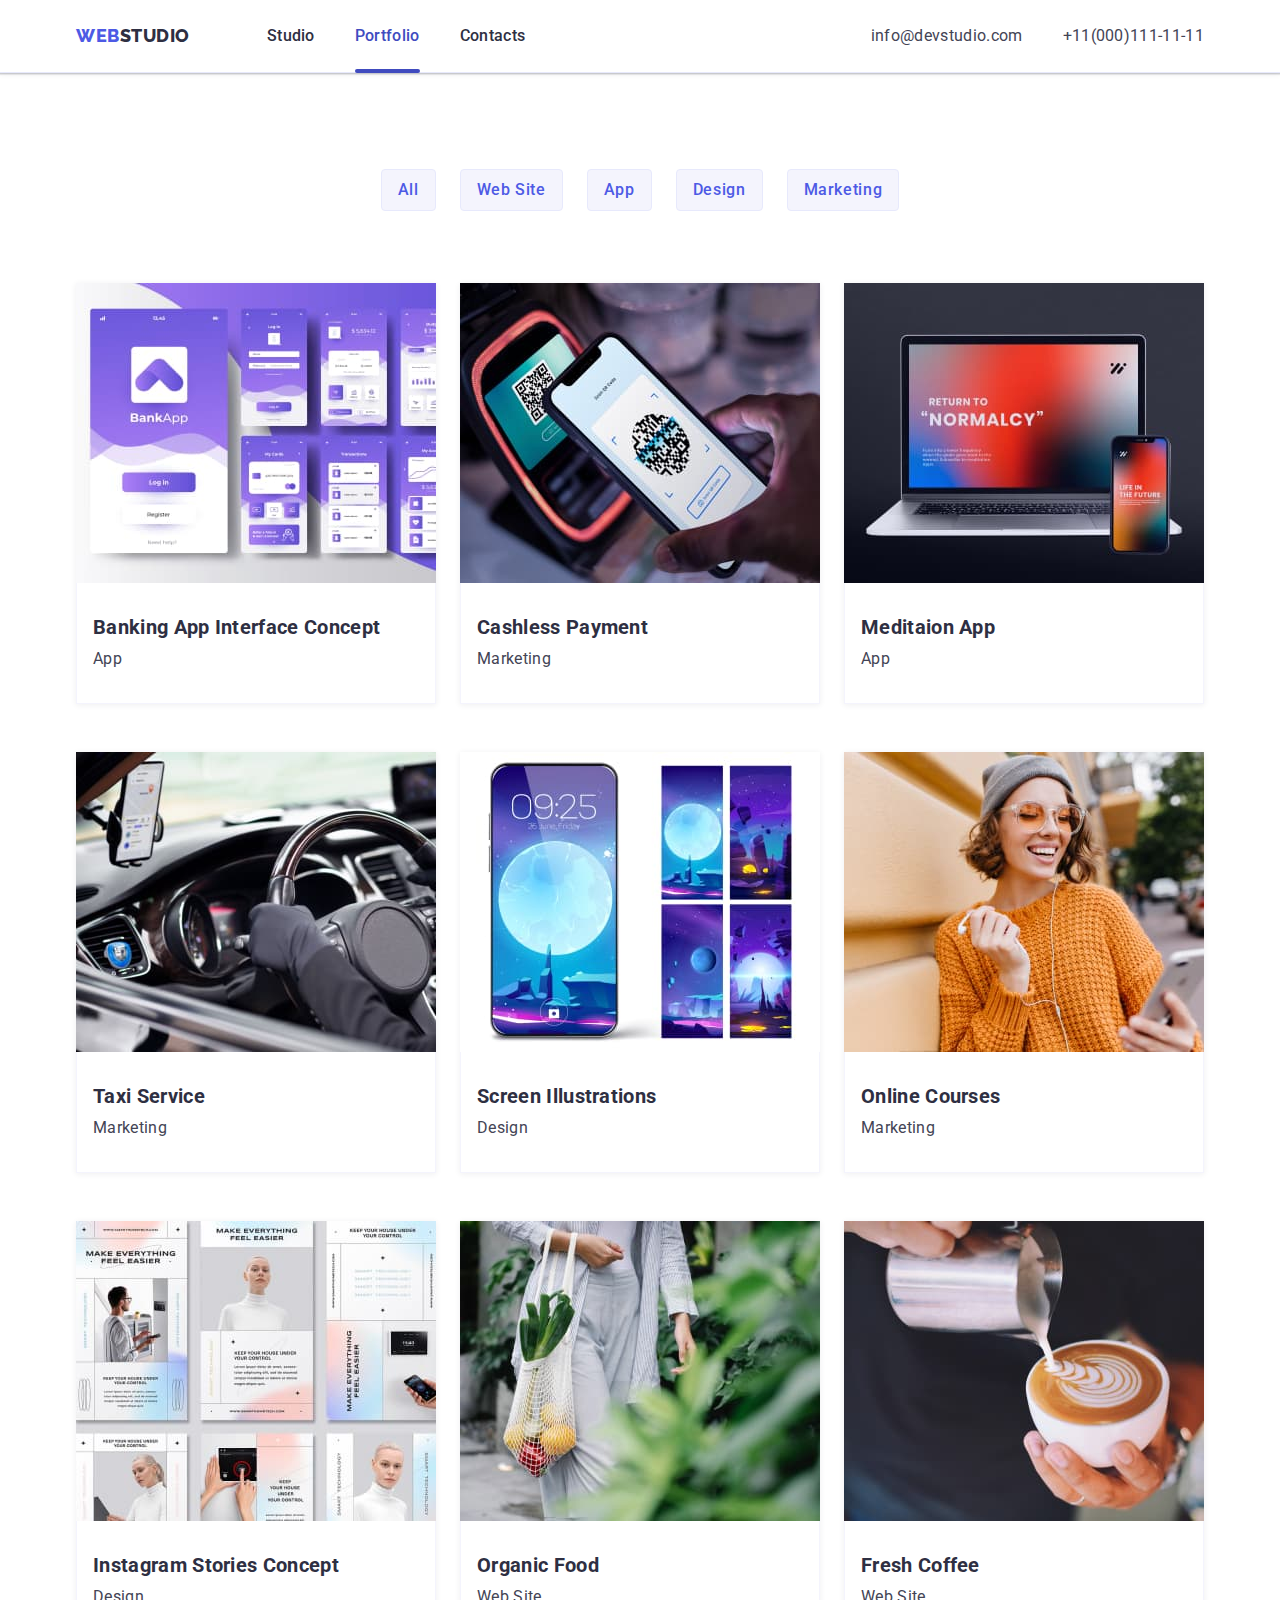
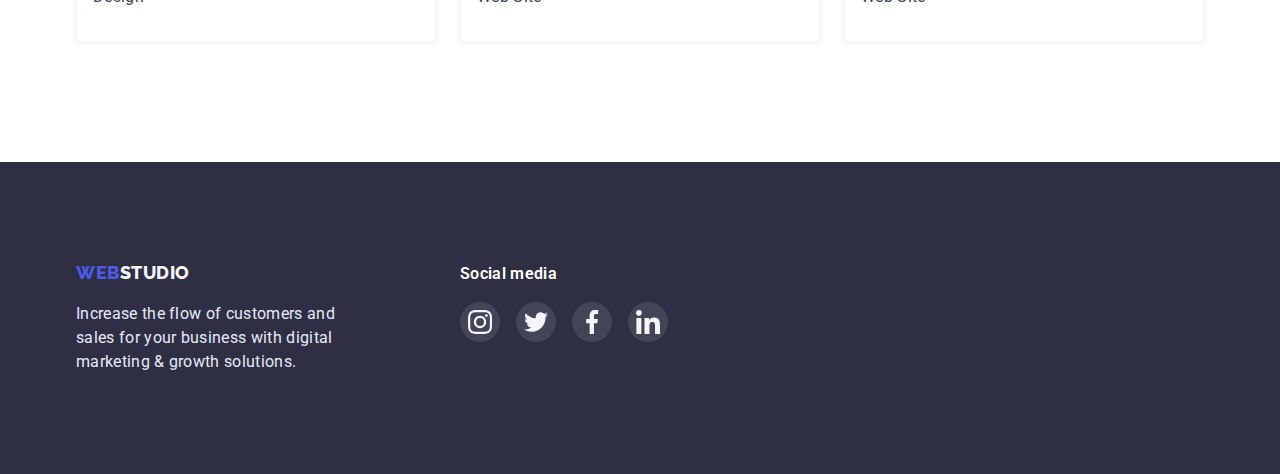
==== portfolio.html @ da2ca331 "added forms in modal" ====
<!DOCTYPE html>
<html lang="en">
  <head>
    <meta charset="UTF-8" />
    <meta http-equiv="X-UA-Compatible" content="IE=edge" />
    <meta name="viewport" content="width=device-width, initial-scale=1.0" />
    <title>webstudio</title>
    <link
      href="https://fonts.googleapis.com/css2?family=Raleway:wght@800&family=Roboto:wght@400;500;700;900&display=swap"
      rel="stylesheet"
    />
    <link
      rel="stylesheet"
      href="https://cdnjs.cloudflare.com/ajax/libs/modern-normalize/1.1.0/modern-normalize.min.css"
    />
    <link rel="stylesheet" href="./css/styles.css" />
  </head>
  <body>
    <header class="border-head">
      <div class="container head">
        <nav class="main-nav">
          <a href="./index.html" class="top-logo">
            <span class="style-logo">WEB</span>STUDIO</a
          >
          <ul class="nav">
            <li class="item">
              <a href="./index.html" class="site-nav">Studio</a>
            </li>
            <li class="item current">
              <a href="./portfolio.html" class="site-nav site-nav-after"
                >Portfolio</a
              >
            </li>
            <li class="item"><a href="" class="site-nav">Contacts</a></li>
          </ul>
        </nav>
        <ul class="nav">
          <li class="item">
            <a href="mailto:info@devstudio.com" class="site-contact"
              >info@devstudio.com</a
            >
          </li>
          <li class="item">
            <a href="tel:+11(000)111-11-11" class="site-contact"
              >+11(000)111-11-11</a
            >
          </li>
        </ul>
      </div>
    </header>
    <main>
      <section class="section gallery">
        <div class="container">
          <h1 class="visually-hidden">portfolio</h1>
          <ul class="btn">
            <li class="item">
              <button type="button" class="filter">All</button>
            </li>
            <li class="item">
              <button type="button" class="filter">Web Site</button>
            </li>
            <li class="item">
              <button type="button" class="filter">App</button>
            </li>
            <li class="item">
              <button type="button" class="filter">Design</button>
            </li>
            <li class="item">
              <button type="button" class="filter">Marketing</button>
            </li>
          </ul>
          <ul class="flex-container">
            <li class="flex-element">
              <a href="" class="cards">
                <div class="overlay">
                  <img
                    class="card-img"
                    src="./images/bank-app.jpg"
                    alt="bank-app"
                    width="360"
                    height="300"
                  />
                  <div class="overlay-hover">
                    <p class="content">
                      14 Stylish and User-Friendly App Design Concepts · Task
                      Manager App · Calorie Tracker App · Exotic Fruit Ecommerce
                      App · Cloud Storage App
                    </p>
                  </div>
                </div>
                <div class="cards-name">
                  <h2 class="topic">Banking App Interface Concept</h2>
                  <p class="paragraph">App</p>
                </div>
              </a>
            </li>
            <li class="flex-element">
              <a href="" class="cards">
                <div class="overlay">
                  <img
                    class="card-img"
                    src="./images/cashless-payment.jpg"
                    alt="cashless-payment"
                    width="360"
                    height="300"
                  />
                  <div class="overlay-hover">
                    <p class="content">
                      14 Stylish and User-Friendly App Design Concepts · Task
                      Manager App · Calorie Tracker App · Exotic Fruit Ecommerce
                      App · Cloud Storage App
                    </p>
                  </div>
                </div>
                <div class="cards-name">
                  <h2 class="topic">Cashless Payment</h2>
                  <p class="paragraph">Marketing</p>
                </div>
              </a>
            </li>
            <li class="flex-element">
              <a href="" class="cards">
                <div class="overlay">
                  <img
                    class="card-img"
                    src="./images/meditaion-app.jpg"
                    alt="meditaion-app"
                    width="360"
                    height="300"
                  />
                  <div class="overlay-hover">
                    <p class="content">
                      14 Stylish and User-Friendly App Design Concepts · Task
                      Manager App · Calorie Tracker App · Exotic Fruit Ecommerce
                      App · Cloud Storage App
                    </p>
                  </div>
                </div>
                <div class="cards-name">
                  <h2 class="topic">Meditaion App</h2>
                  <p class="paragraph">App</p>
                </div>
              </a>
            </li>
            <li class="flex-element">
              <a href="" class="cards">
                <div class="overlay">
                  <img
                    class="card-img"
                    src="./images/taxi-service.jpg"
                    alt="taxi-service"
                    width="360"
                    height="300"
                  />
                  <div class="overlay-hover">
                    <p class="content">
                      14 Stylish and User-Friendly App Design Concepts · Task
                      Manager App · Calorie Tracker App · Exotic Fruit Ecommerce
                      App · Cloud Storage App
                    </p>
                  </div>
                </div>
                <div class="cards-name">
                  <h2 class="topic">Taxi Service</h2>
                  <p class="paragraph">Marketing</p>
                </div>
              </a>
            </li>
            <li class="flex-element">
              <a href="" class="cards">
                <div class="overlay">
                  <img
                    class="card-img"
                    src="./images/screen-illustrations.jpg"
                    alt="screen-illustrations"
                    width="360"
                    height="300"
                  />
                  <div class="overlay-hover">
                    <p class="content">
                      14 Stylish and User-Friendly App Design Concepts · Task
                      Manager App · Calorie Tracker App · Exotic Fruit Ecommerce
                      App · Cloud Storage App
                    </p>
                  </div>
                </div>
                <div class="cards-name">
                  <h2 class="topic">Screen Illustrations</h2>
                  <p class="paragraph">Design</p>
                </div>
              </a>
            </li>
            <li class="flex-element">
              <a href="" class="cards">
                <div class="overlay">
                  <img
                    class="card-img"
                    src="./images/online-courses.jpg"
                    alt="online-courses"
                    width="360"
                    height="300"
                  />
                  <div class="overlay-hover">
                    <p class="content">
                      14 Stylish and User-Friendly App Design Concepts · Task
                      Manager App · Calorie Tracker App · Exotic Fruit Ecommerce
                      App · Cloud Storage App
                    </p>
                  </div>
                </div>
                <div class="cards-name">
                  <h2 class="topic">Online Courses</h2>
                  <p class="paragraph">Marketing</p>
                </div>
              </a>
            </li>
            <li class="flex-element">
              <a href="" class="cards">
                <div class="overlay">
                  <img
                    class="card-img"
                    src="./images/concept.jpg"
                    alt="instagram-stories-concept"
                    width="360"
                    height="300"
                  />
                  <div class="overlay-hover">
                    <p class="content">
                      14 Stylish and User-Friendly App Design Concepts · Task
                      Manager App · Calorie Tracker App · Exotic Fruit Ecommerce
                      App · Cloud Storage App
                    </p>
                  </div>
                </div>
                <div class="cards-name">
                  <h2 class="topic">Instagram Stories Concept</h2>
                  <p class="paragraph">Design</p>
                </div>
              </a>
            </li>
            <li class="flex-element">
              <a href="" class="cards">
                <div class="overlay">
                  <img
                    class="card-img"
                    src="./images/organic-food.jpg"
                    alt="organic-food"
                    width="360"
                    height="300"
                  />
                  <div class="overlay-hover">
                    <p class="content">
                      14 Stylish and User-Friendly App Design Concepts · Task
                      Manager App · Calorie Tracker App · Exotic Fruit Ecommerce
                      App · Cloud Storage App
                    </p>
                  </div>
                </div>
                <div class="cards-name">
                  <h3 class="topic">Organic Food</h3>
                  <p class="paragraph">Web Site</p>
                </div>
              </a>
            </li>
            <li class="flex-element">
              <a href="" class="cards">
                <div class="overlay">
                  <img
                    class="card-img"
                    src="./images/coffee.jpg"
                    alt="fresh-coffee"
                    width="360"
                    height="300"
                  />
                  <div class="overlay-hover">
                    <p class="content">
                      14 Stylish and User-Friendly App Design Concepts · Task
                      Manager App · Calorie Tracker App · Exotic Fruit Ecommerce
                      App · Cloud Storage App
                    </p>
                  </div>
                </div>
                <div class="cards-name">
                  <h3 class="topic">Fresh Coffee</h3>
                  <p class="paragraph">Web Site</p>
                </div>
              </a>
            </li>
          </ul>
        </div>
      </section>
    </main>
    <footer class="bottom">
      <div class="container bottom-display">
        <div class="description">
          <a href="./index.html" class="logo"
            ><span class="style-logo">WEB</span>STUDIO</a
          >
          <p class="text">
            Increase the flow of customers and sales for your business with
            digital marketing & growth solutions.
          </p>
        </div>
        <div>
          <h2 class="social-media">Social media</h2>
          <ul class="display-soc-footer">
            <li class="soc-footer">
              <a class="soc-footer-link" href="">
                <svg width="24" height="24">
                  <use href="./images/icon.svg#instagram"></use>
                </svg>
              </a>
            </li>
            <li class="soc-footer">
              <a class="soc-footer-link" href="">
                <svg width="24" height="24">
                  <use href="./images/icon.svg#twitter"></use>
                </svg>
              </a>
            </li>
            <li class="soc-footer">
              <a class="soc-footer-link" href="">
                <svg width="24" height="24">
                  <use href="./images/icon.svg#facebook"></use>
                </svg>
              </a>
            </li>
            <li class="soc-footer">
              <a class="soc-footer-link" href="">
                <svg width="24" height="24">
                  <use href="./images/icon.svg#linkedin"></use>
                </svg>
              </a>
            </li>
          </ul>
        </div>
      </div>
    </footer>
  </body>
</html>
---- css/styles.css ----
:root {
  --primary-brand: #4d5ae5;
  --body-text: #434455;
  --Headings: #2e2f42;
  --timing-function: cubic-bezier(0.4, 0, 0.2, 1);
  --duration: 250ms;

}

ul {
  list-style: none;

  padding: 0;
  margin-top: 0;
  margin-bottom: 0;
}

a {
  text-decoration: none;
}

img {
  display: block;
  max-width: 100%;
}

textarea {
  resize: none;
}

body {
  margin: 0;

  color: var(--body-text);
  background-color: #ffffff;
  font-family: "roboto", sans-serif;
  font-size: 16px;
  line-height: 1.5;
  letter-spacing: 0.02em;
}

.backdrop {
  position: fixed;
  width: 100%;
  height: 100%;
  left: 0px;
  top: 0px;
  z-index: 100;

  opacity: 1;
  transition: opacity var(--duration) var(--timing-function), 
  visibility var(--duration) var(--timing-function);

  background-color: rgba(46, 47, 66, 0.4);
}

.backdrop.is-hidden {
  visibility: hidden;
  opacity: 0;
  pointer-events: none;
}

.backdrop.is-hidden .modal {
transform: translate(-50%, -50%) scale(0.7);
}

.modal {
  position: absolute;
  top: 50%;
  left: 50%;
  transform: translate(-50%, -50%) scale(1);
  transition: transform var(--duration) var(--timing-function);

  min-width: 408px;
  min-height: 576px;

  background-color: #fcfcfc;
  box-shadow: 
  0px 1px 1px rgba(0, 0, 0, 0.14), 
  0px 1px 3px rgba(0, 0, 0, 0.12), 
  0px 2px 1px rgba(0, 0, 0, 0.2);
  border-radius: 4px;
}

.form {
  width: 360px;
  margin-left: auto;
  margin-right: auto;
}

.form-topic {
  margin-left: auto;
  margin-right: auto;
  margin-top: 24px;
  margin-bottom: 16px;

  color: var(--Headings);
  font-size: 16px;
  line-height: 1.2;
  letter-spacing: 0.02em;
  text-align: center;
}

.form-field {
  display: flex;
  flex-direction: column;
  margin-bottom: 8px;
}

.form-input {
 margin: 0;
padding: 8px 16px;
border: 1px solid rgba(33, 33, 33, 0.2);
border-radius: 4px;
font-size: 12px;
  line-height: 1.3;
  letter-spacing: 0.04em;
}

.form-input:focus-within {
  border: 1px solid #4D5AE5;
}

.form-label {
  margin-bottom: 4px;

  color: #8E8F99;
  font-size: 12px;
  line-height: 1.3;
  letter-spacing: 0.04em;
}

.form-comment {
  padding: 8px 16px;
  margin: 0;

  border: 1px solid rgba(33, 33, 33, 0.2);
  border-radius: 4px;
  font-size: 12px;
  line-height: 1.3;
  letter-spacing: 0.04em;
}

.form-comment:focus-within {
  border: 1px solid #4D5AE5;
}

.comment-form {
  margin-bottom: 16px;
}

.form-policy {
  font-size: 12px;
  line-height: 1.3;
  font-weight: 400;
  color: #757575;
}

/* .btn-form {
  display: flex;
  justify-content: center;
  margin-top: 24px;
  margin-left: auto;
  margin-right: auto;
} */

textarea::placeholder {
  font-size: 12px;
  line-height: 1.3;
  letter-spacing: 0.04em;
  color: rgba(117, 117, 117, 0.5);
}

.btn-close {
  position: absolute;
  top: 24px;
  right: 24px;
  transition: background-color var(--duration) var(--timing-function),
  fill var(--duration) var(--timing-function);

  display: flex;

  width: 24px;
  height: 24px;

  justify-content: center;
  align-items: center;
  background: #E7E9FC;
  border: 1px solid rgba(0, 0, 0, 0.1);
  border-radius: 50%;
  cursor: pointer;
}

.btn-close:hover,
.btn-close:focus {
  background-color: #404BBF;
  fill: #ffffff;
}

.top-logo {
  margin-right: 77px;

  color: #2e2f42;
  font-family: "Raleway", sans-serif;
  font-weight: 800;
  font-size: 18px;
  line-height: 1.3;
  letter-spacing: 0.03em;
}

.style-logo {
  color: var(--primary-brand);
}

.site-nav {
  transition: color var(--duration) var(--timing-function);
  display: inline-block;
  
  padding-top: 24px;
  padding-bottom: 24px;
  
  color: var(--Headings);
  font-weight: 500;
}

.current {
  position: relative;
}

.site-nav-after {
  color: #404BBF;
}

.site-nav-after::after {
  position: absolute;
  bottom: -1px;
  left: 0;

  content: '';
  display: inline-block;

  width: 100%;
  height: 4px;

  background-color: #404BBF;
  border-radius: 2px;
}



.site-nav:hover,
.site-nav:focus {
  color: #404BBF;
}

.site-nav:active {
  color: var(--primary-brand);
}

.nav {
  display: flex;
}

.nav .item:not(:last-child) {
  margin-right: 40px;
}

.main-nav {
  display: flex;
  margin-right: auto;
  align-items: center;
}

.head {
  display: flex;
  align-items: flex-start;
}

.border-head {
  background-color: #ffffff;
  box-shadow: 
  0px 2px 1px rgba(46, 47, 66, 0.08),
    0px 1px 1px rgba(46, 47, 66, 0.16), 
    0px 1px 6px rgba(46, 47, 66, 0.08);
  border-bottom: 1px solid #E7E9FC;
}

.site-contact {
  display: inline-block;

  transition: color var(--duration) var(--timing-function);

  padding-top: 24px;
  padding-bottom: 24px;
  
  
  color: var(--body-text);
}

.site-contact:hover,
.site-contact:focus {
  color: var(--primary-brand);
}

.main-title {
  margin-top: 0;
  margin-bottom: 48px;

  font-weight: 700;
  font-size: 56px;
  line-height: 1.1;
}

.hero {
  color: #ffffff;
  background-color: #2e2f42;
  text-align: center;

  background-image: linear-gradient(
      rgba(46, 47, 66, 0.7),
      rgba(46, 47, 66, 0.7)
    ),
    url(../images/people-office.jpg);
  background-repeat: no-repeat;
  background-size: cover;
  background-position: center;

  max-width: 1440px;
  margin-left: auto;
  margin-right: auto;
  padding-top: 192px;
  padding-bottom: 192px;
}

.button {
  display: inline-block;
  transition-property: background-color, box-shadow;
  transition-duration: var(--duration);
  transition-timing-function: var(--timing-function);

  padding: 16px 32px;
  min-width: 169px;;

  color: #ffffff;
  background-color: var(--primary-brand);
  box-shadow: 0px 4px 4px rgba(0, 0, 0, 0.15);
  font-family: "Roboto", sans-serif;
  font-weight: 500;
  font-size: 16px;
  line-height: 1.2;
  letter-spacing: 0.04em;
  cursor: pointer;
  border-radius: 4px;
  border: 1px solid transparent;
}

.button:hover {
  background-color: #404BBF;
  box-shadow: 
  0px 1px 6px rgba(46, 47, 66, 0.08),
    0px 1px 1px rgba(46, 47, 66, 0.16), 
    0px 2px 1px rgba(46, 47, 66, 0.08);
}

.button:active {
  background-color: #404bbf;
}

.visually-hidden {
  position: absolute;
  white-space: nowrap;
  width: 1px;
  height: 1px;
  overflow: hidden;
  border: 0;
  padding: 0;
  clip: rect(0 0 0 0);
  clip-path: inset(50%);
  margin: -1px;
}

.team {
  background-color: #f4f4fd;
}

.main-topic {
  color: var(--Headings);
  font-size: 36px;
  line-height: 1.1;

  padding: 0;
  margin-top: 0;
  margin-bottom: 72px;
  text-align: center;
}

.topic {
  color: var(--Headings);
  font-size: 20px;
  line-height: 1.2;

  padding: 0;
  margin-top: 0;
  margin-bottom: 8px;
}

.display {
  display: flex;
}

.display .module {
  width: 264px;
}

.display .module + .module {
  margin-left: 24px;
}

.back-icon {
  background: #f4f4fd;
  border-radius: 4px;
  width: 264px;
  height: 112px;
  display: flex;
  justify-content: center;
  align-items: center;
  margin-bottom: 8px;
}

.display .item + .item {
  margin-left: 24px;
}

.display .our-team + .our-team {
  margin-left: 24px;
}

.our-team {
  text-align: center;

  box-shadow: 
  0px 1px 6px rgba(46, 47, 66, 0.08),
    0px 1px 1px rgba(46, 47, 66, 0.16), 
    0px 2px 1px rgba(46, 47, 66, 0.08);
  border-radius: 0px 0px 4px 4px;
  background-color: #ffffff;
}

.team-name {
  padding-top: 32px;
  padding-bottom: 32px;
}

.soc {
  width: 40px;
  height: 40px;
}

.soc-link {
  display: flex;
  align-items: center;
  justify-content: center;
  transition: background-color var(--duration) var(--timing-function);

  background: var(--primary-brand);
  width: 100%;
  height: 100%;
  border-radius: 50%;
}

.soc-link:hover,
.soc-link:focus {
  background-color: #404BBF;
}

.display-soc {
  display: flex;
  gap: 24px;
  justify-content: center;
}

.logo {
  color: #f4f4fd;
  font-family: "Raleway", sans-serif;
  font-weight: 800;
  font-size: 18px;
  line-height: 1.2;
  letter-spacing: 0.03em;
}

.bottom {
  background-color: #2e2f42;
  padding-top: 100px;
  padding-bottom: 100px;
}

.text {
  flex-wrap: wrap;
  margin-top: 16px;
  margin-bottom: 0;
  width: 264px;

  color: #e7e9fc;
}

.description {
  margin-right: 120px;
}

.social-media {
  margin-top: 0;
  margin-bottom: 16px;

  font-family: "Roboto", sans-serif;
  font-weight: 600;
  font-size: 16px;
  line-height: 24px;
  letter-spacing: 0.02em;
  color: #ffffff;
}

.bottom-display {
  display: flex;
  align-items: flex-start;
}

.soc-footer {
  width: 40px;
  height: 40px;
}

.soc-footer-link {  
  display: flex;
  align-items: center;
  justify-content: center;
  transition: background-color var(--duration) var(--timing-function);

  background: rgba(255, 255, 255, 0.1);
  width: 100%;
  height: 100%;
  border-radius: 50%;
}

.soc-footer-link:hover,
.soc-footer-link:focus {
  background-color: #31d0aa;
}

.display-soc-footer {
  display: flex;
  gap: 16px;
}

.customers {
  margin-top: 0;
  margin-bottom: 72px;

  font-family: "Roboto", sans-serif;
  font-weight: 700;
  font-size: 36px;
  line-height: 42px;
  letter-spacing: 0.03em;
  color: #2e2f42;
  text-align: center;
}

.display-client {
  display: flex;
  gap: 24px;
}

.client {
  width: 168px;
  height: 88px;
}

.client-link:hover,
.client-link:focus {
  border-color: var(--primary-brand);
}

.client-link:hover .client-icon {
  fill: var(--primary-brand);
}

.client-link:focus .client-icon {
  fill: var(--primary-brand);
}

.client-icon {
  transition: fill var(--duration) var(--timing-function);
  fill: currentColor;
}

.client-link {
  display: flex;
  align-items: center;
  justify-content: center;
  transition: border var(--duration) var(--timing-function);
  
  width: 100%;
  height: 100%;
  color: #8e8f99;
  border: 1px solid #8e8f99;
  border-radius: 4px;
}

.filter {
  transition-property: background-color, color, box-shadow, border-color;
  transition-duration: var(--duration);
  transition-timing-function: var(--timing-function);

  padding: 8px 16px;

  border-radius: 4px;  
  border: 1px solid #e7e9fc;
  color: #4d5ae5;
  background-color: #f4f4fd;
  font-family: "Roboto", sans-serif;
  font-weight: 500;
  font-size: 16px;
  line-height: 1.5;
  letter-spacing: 0.04em;
  cursor: pointer;
}

.filter:hover,
.filter:focus {
  color: #ffffff;
  background-color: var(--primary-brand);
  border-color: transparent;
  box-shadow: 
  0px 3px 1px rgba(0, 0, 0, 0.1), 
  0px 2px 1px rgba(0, 0, 0, 0.08),
    0px 2px 2px rgba(0, 0, 0, 0.12);
}

.filter:active {
  background-color: #404bbf;
  box-shadow: 0px 4px 4px rgba(0, 0, 0, 0.15);
}

.paragraph {
  margin-top: 0;
  margin-bottom: 0;

  color: var(--body-text);
}

.container {
  max-width: 1158px;
  margin: 0 auto;
  padding: 0 15px;
}

.section {
  padding-top: 120px;
  padding-bottom: 120px;
}

.capabilities {
  padding-bottom: 0;
}

.cards {
  display: block;
  transition: box-shadow var(--duration) var(--timing-function);

  box-shadow: 0px 1px 6px rgba(46, 47, 66, 0.08);
}

.cards:hover,
.cards:focus {
  box-shadow: 
  0px 1px 6px rgba(46, 47, 66, 0.08), 
  0px 1px 1px rgba(46, 47, 66, 0.16), 
  0px 2px 1px rgba(46, 47, 66, 0.08);
}

.cards-name {
  padding-top: 32px;
  padding-bottom: 32px;
  padding-left: 16px;
  padding-right: 16px;

  border: 0.5px solid #f4f4fd;
  border-top: none;
}

.flex-container {
  display: flex;
  flex-wrap: wrap;
  row-gap: 48px;
  column-gap: 24px;
}

.flex-element {
  flex-basis: calc((100% - 48px) / 3);
}

.overlay {
  position: relative;
  overflow: hidden;
}

.overlay-hover {
  position: absolute;
  top: 0;
  left: 0;
  width: 100%;
  height: 100%;
  transform: translatey(100%);
  transition: transform var(--duration) var(--timing-function);  
  
  background-color: var(--primary-brand);
}

.cards:hover .overlay-hover {
  transform: translatey(0);
}

.cards:focus .overlay-hover {
  transform: translatey(0);
}

.content {
  margin: 0;
  padding: 40px 32px;

  color: #F4F4FD;
}

.btn {
  display: flex;
  justify-content: center;
  margin-bottom: 72px;
}

.btn .item + .item {
  margin-left: 24px;
}

.gallery {
  padding-top: 96px;
}
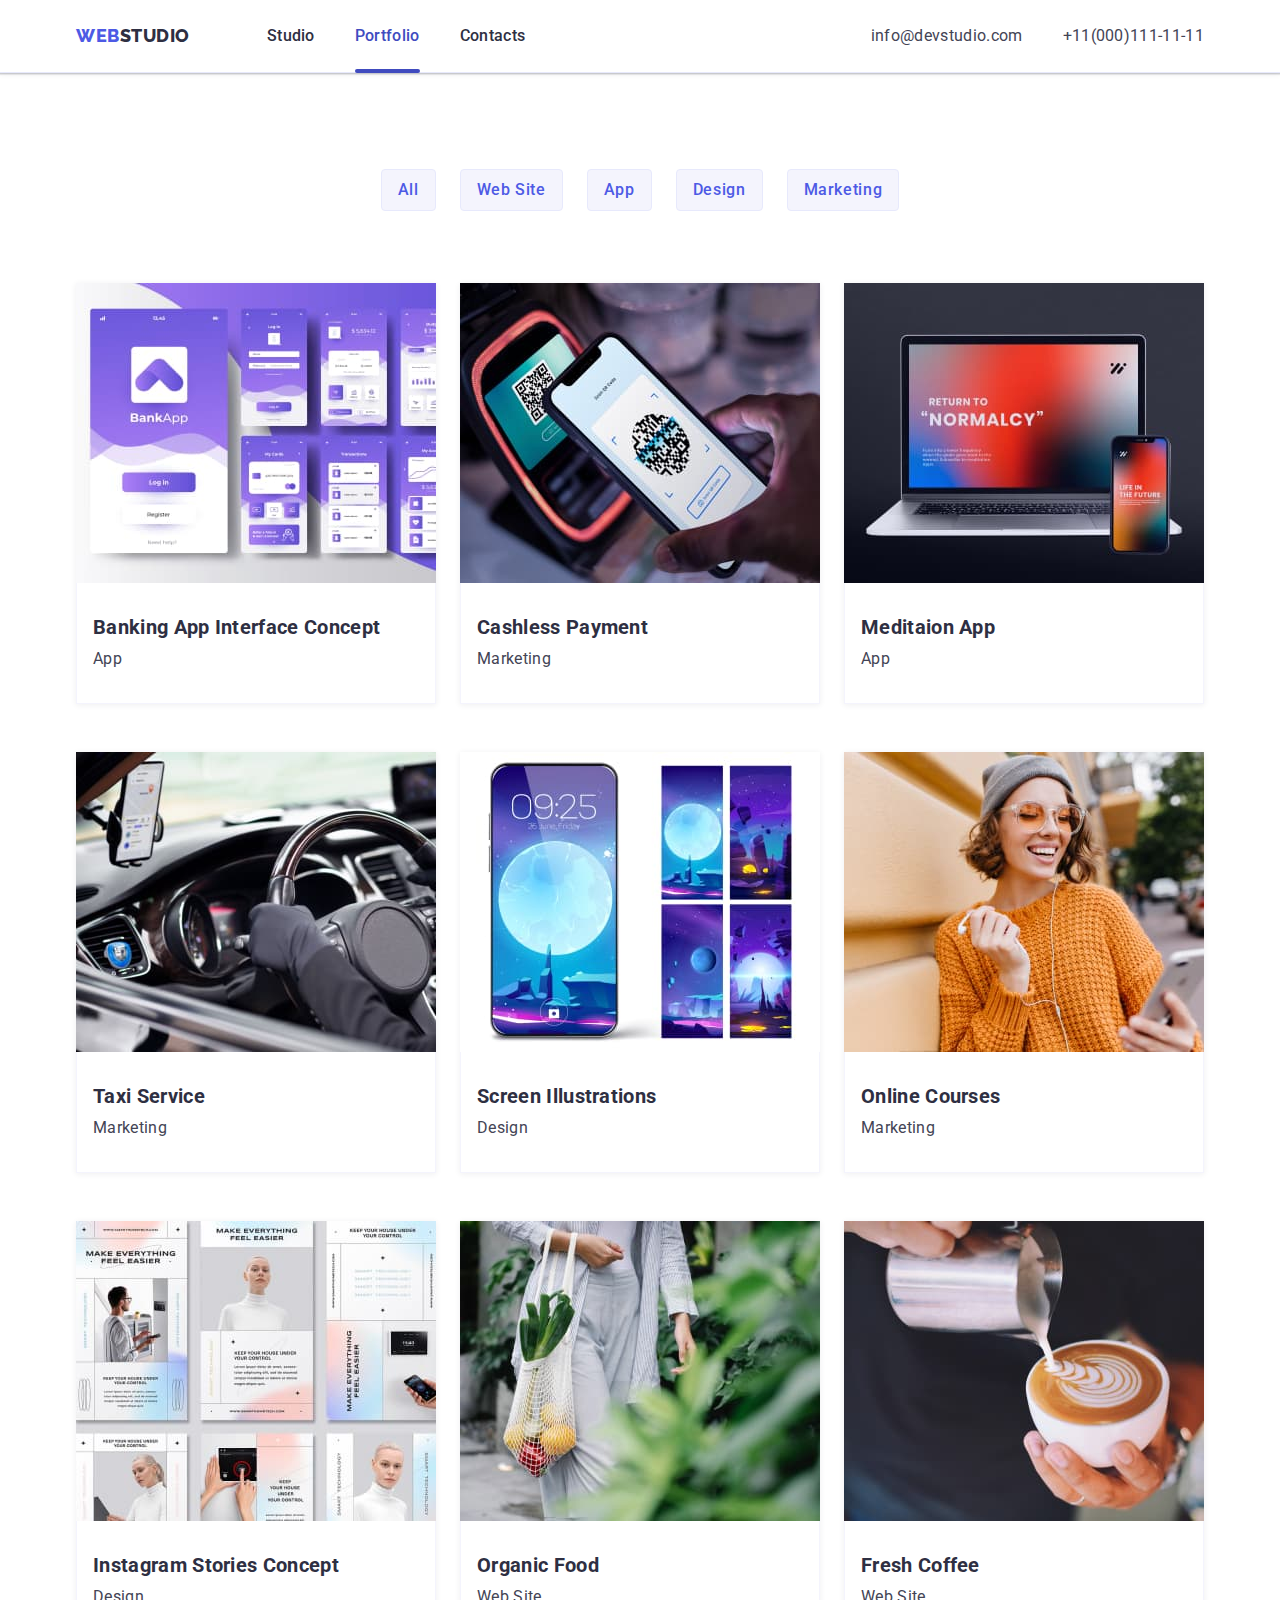
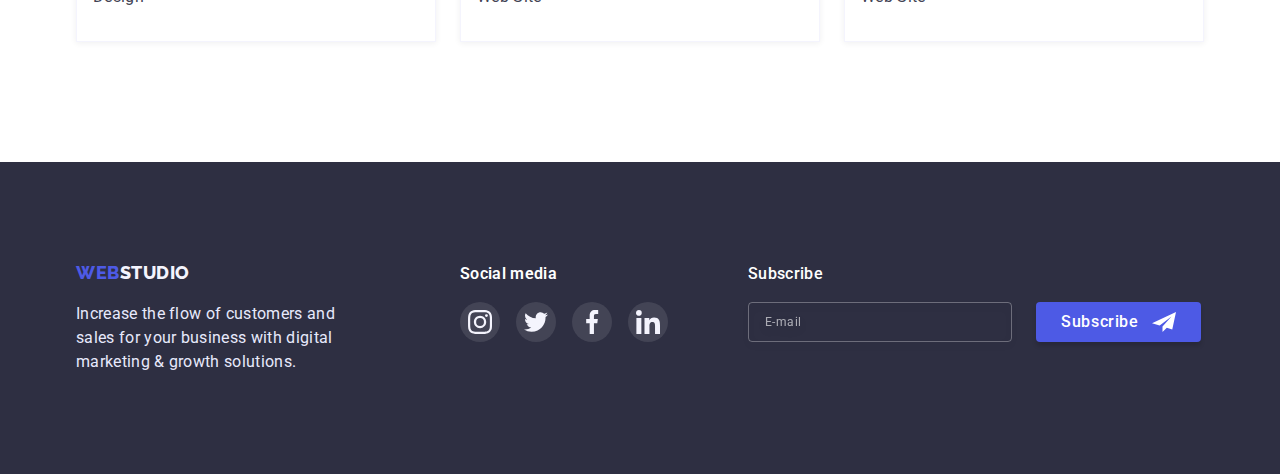
==== commit c8910323: "added form in footer" ====
--- a/portfolio.html
+++ b/portfolio.html
@@ -334,6 +334,20 @@
             </li>
           </ul>
         </div>
+        <form class="form">
+          <p class="topic-subscribe">Subscribe</p>
+          <div class="form-subscribe">
+            <label>
+              <input type="email" placeholder="E-mail" class="emeil-footer" />
+            </label>
+            <button type="submit" class="btn-subscribe">
+              <span class="btn-text">Subscribe</span>
+              <svg class="btn-icon" width="24" height="24">
+                <use href="./images/icon.svg#Frame"></use>
+              </svg>
+            </button>
+          </div>
+        </form>
       </div>
     </footer>
   </body>
--- a/css/styles.css
+++ b/css/styles.css
@@ -73,6 +73,7 @@
 
   min-width: 408px;
   min-height: 576px;
+  padding: 24px;
 
   background-color: #fcfcfc;
   box-shadow: 
@@ -94,6 +95,7 @@
   margin-top: 24px;
   margin-bottom: 16px;
 
+  font-weight: 500;
   color: var(--Headings);
   font-size: 16px;
   line-height: 1.2;
@@ -108,6 +110,8 @@
 }
 
 .form-input {
+  width: 100%;
+  height: 40px;
  margin: 0;
 padding: 8px 16px;
 border: 1px solid rgba(33, 33, 33, 0.2);
@@ -115,10 +119,14 @@
 font-size: 12px;
   line-height: 1.3;
   letter-spacing: 0.04em;
-}
-
-.form-input:focus-within {
-  border: 1px solid #4D5AE5;
+  outline: none;
+  background-color: transparent;
+  transition: border var(--duration) var(--timing-function);
+}
+
+.form-input:focus,
+.form-input:hover {
+  border: 1px solid var(--primary-brand);
 }
 
 .form-label {
@@ -130,18 +138,43 @@
   letter-spacing: 0.04em;
 }
 
+.input-icon {
+  position: absolute;
+  left: 16px;
+  top: 50%;
+  transform: translateY(-50%);
+
+  fill: var(--Headings);
+  transition: fill var(--duration) var(--timing-function);
+}
+
+.form-input:focus+.input-icon,
+.form-input:hover+.input-icon {
+  fill: var(--primary-brand);
+}
+
+.input-wrap {
+  position: relative;
+}
+
 .form-comment {
   padding: 8px 16px;
   margin: 0;
+  width: 100%;
+  height: 120px;
 
   border: 1px solid rgba(33, 33, 33, 0.2);
   border-radius: 4px;
   font-size: 12px;
   line-height: 1.3;
   letter-spacing: 0.04em;
-}
-
-.form-comment:focus-within {
+  outline: none;
+  background-color: transparent;
+  transition: border var(--duration) var(--timing-function);
+}
+
+.form-comment:focus,
+.form-comment:hover {
   border: 1px solid #4D5AE5;
 }
 
@@ -150,10 +183,81 @@
 }
 
 .form-policy {
+  display: flex;
+  align-items: center;
+  margin-top: 16px;
+  margin-bottom: 24px;
+
   font-size: 12px;
   line-height: 1.3;
+  letter-spacing: 0.04em;
   font-weight: 400;
   color: #757575;
+}
+
+.checkbox-icon {
+width: 16px;
+  height: 16px;
+  margin-right: 8px;
+
+  display: flex;
+    flex-wrap: wrap;
+    align-content: center;
+    justify-content: center;
+
+  border-radius: 2px;
+border: 1.25px solid #2E2F42;
+transition: fill var(--duration) var(--timing-function),
+    border var(--duration) var(--timing-function),
+    background-color var(--duration) var(--timing-function);
+}
+
+.checkbox:checked + .checkbox-icon {
+  border: none;
+  background-color: var(--primary-brand);
+
+}
+
+.police-link {
+  color: var(--primary-brand);
+  margin-left: 4px;
+}
+
+.btn-form {
+  display: block;
+  transition-property: background-color, box-shadow;
+    transition-duration: var(--duration);
+    transition-timing-function: var(--timing-function);
+  
+    padding: 16px 32px;
+    min-width: 169px;
+    margin-left: auto;
+    margin-right: auto;
+  
+    cursor: pointer;
+    color: #ffffff;
+    background-color: var(--primary-brand);
+    box-shadow: 0px 4px 4px rgba(0, 0, 0, 0.15);
+    font-family: "Roboto", sans-serif;
+    font-weight: 500;
+    font-size: 16px;
+    line-height: 1.2;
+    letter-spacing: 0.04em;
+    cursor: pointer;
+    border-radius: 4px;
+    border: 1px solid transparent;
+}
+
+.btn-form:hover {
+  background-color: #404BBF;
+  box-shadow:
+    0px 1px 6px rgba(46, 47, 66, 0.08),
+    0px 1px 1px rgba(46, 47, 66, 0.16),
+    0px 2px 1px rgba(46, 47, 66, 0.08);
+}
+
+.btn-form:active {
+  background-color: #404bbf;
 }
 
 /* .btn-form {
@@ -182,6 +286,8 @@
 
   width: 24px;
   height: 24px;
+  margin-left: auto;
+  margin-right: auto;
 
   justify-content: center;
   align-items: center;
@@ -605,6 +711,106 @@
   border-radius: 4px;
 }
 
+.form {
+  margin-left: 80px;
+}
+
+.form-subscribe {
+  display: flex;
+  gap: 24px;
+}
+
+.topic-subscribe {
+  margin-top: 0;
+  margin-bottom: 16px;
+
+  font-weight: 500;
+  font-size: 16px;
+  line-height: 1.5;
+  letter-spacing: 0.02em;
+  color: #FFFFFF;
+}
+
+.emeil-footer {
+  width: 264px;
+    height: 40px;
+    padding-left: 16px;
+    font-weight: 400;
+    font-size: 12px;
+    line-height: 1.2;
+
+    outline: none;
+    background-color: transparent;
+    border: 1px solid rgba(255, 255, 255, 0.3);
+    filter: drop-shadow(0px 4px 4px rgba(0, 0, 0, 0.15));
+    border-radius: 4px;
+
+    transition: border var(--duration) var(--timing-function);
+}
+
+.emeil-footer:focus,
+.emeil-footer:hover {
+  border: 1px solid var(--primary-brand);
+}
+
+.emeil-footer::placeholder {
+  font-size: 12px;
+  line-height: 2;
+  letter-spacing: 0.04em;
+
+  color: rgba(255, 255, 255, 0.6);
+}
+
+.btn-subscribe {
+  position: relative;
+  transition-property: background-color, box-shadow;
+  transition-duration: var(--duration);
+  transition-timing-function: var(--timing-function);
+  
+  padding: 8px 24px;
+  min-width: 165px;
+  height: 40px;
+
+  display: inline-block;
+  color: #ffffff;
+  background-color: var(--primary-brand);
+  box-shadow: 0px 4px 4px rgba(0, 0, 0, 0.15);
+  font-family: "Roboto", sans-serif;
+  font-weight: 500;
+  font-size: 16px;
+  line-height: 1.2;
+  letter-spacing: 0.04em;
+  cursor: pointer;
+  border-radius: 4px;
+  border: 1px solid transparent;
+}
+  
+  .btn-subscribe:hover {
+    background-color: #404BBF;
+    box-shadow:
+      0px 1px 6px rgba(46, 47, 66, 0.08),
+      0px 1px 1px rgba(46, 47, 66, 0.16),
+      0px 2px 1px rgba(46, 47, 66, 0.08);
+  }
+  
+  .btn-subscribe:active {
+    background-color: #404bbf;
+  }
+
+  .btn-text {
+    position: absolute;
+    left: 24px;
+    top: 50%;
+    transform: translateY(-50%);
+  }
+
+  .btn-icon {
+    position: absolute;
+    right: 24px;
+    top: 50%;
+    transform: translateY(-50%);
+  }
+
 .filter {
   transition-property: background-color, color, box-shadow, border-color;
   transition-duration: var(--duration);
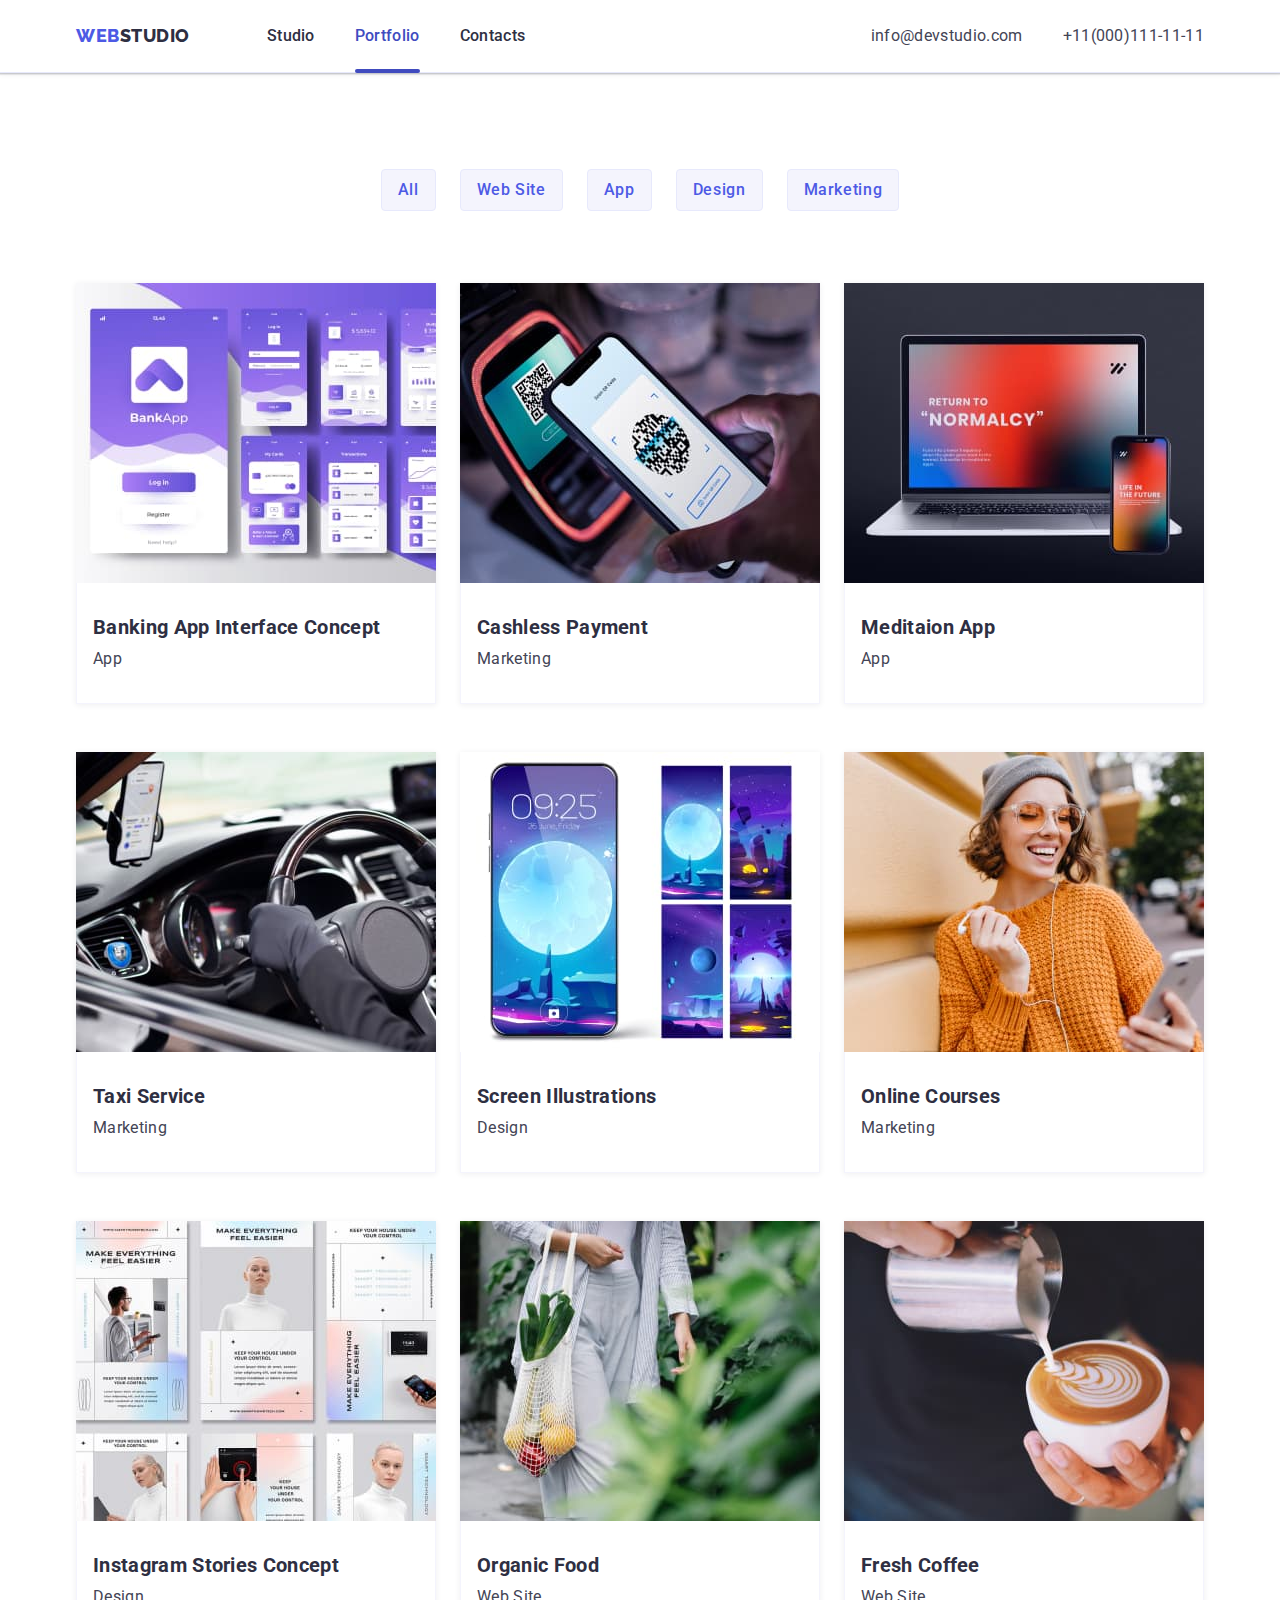
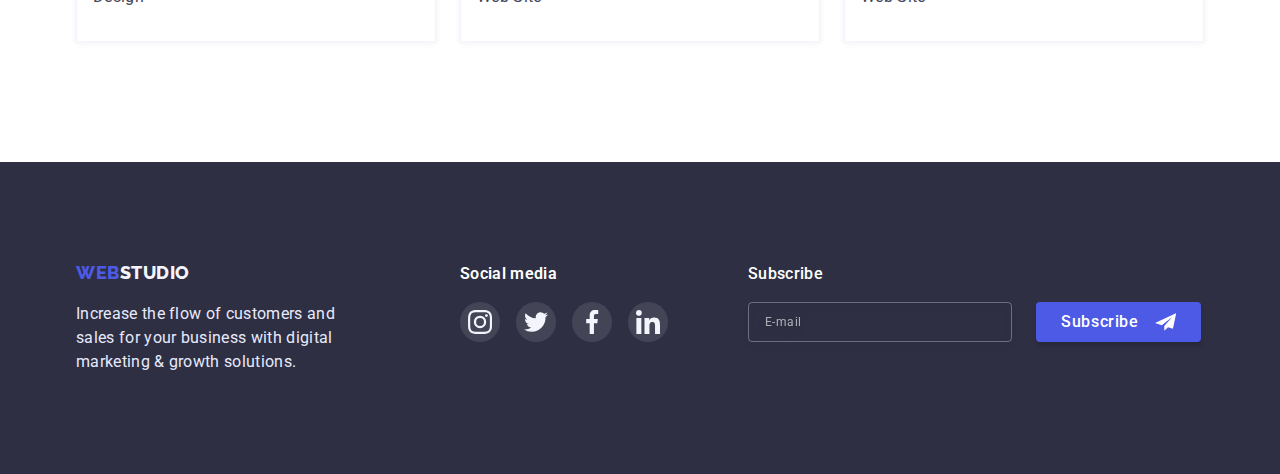
==== commit 606a1b34: "fixed bugs" ====
--- a/portfolio.html
+++ b/portfolio.html
@@ -302,7 +302,7 @@
           </p>
         </div>
         <div>
-          <h2 class="social-media">Social media</h2>
+          <h3 class="social-media">Social media</h3>
           <ul class="display-soc-footer">
             <li class="soc-footer">
               <a class="soc-footer-link" href="">
@@ -334,9 +334,9 @@
             </li>
           </ul>
         </div>
-        <form class="form">
+        <div aria-labelledby="contact-details-head" class="form-footer">
           <p class="topic-subscribe">Subscribe</p>
-          <div class="form-subscribe">
+          <form class="form">
             <label>
               <input type="email" placeholder="E-mail" class="emeil-footer" />
             </label>
@@ -346,8 +346,8 @@
                 <use href="./images/icon.svg#Frame"></use>
               </svg>
             </button>
-          </div>
-        </form>
+          </form>
+        </div>
       </div>
     </footer>
   </body>
--- a/css/styles.css
+++ b/css/styles.css
@@ -73,7 +73,7 @@
 
   min-width: 408px;
   min-height: 576px;
-  padding: 24px;
+  padding: 72px 24px 24px 24px;
 
   background-color: #fcfcfc;
   box-shadow: 
@@ -83,16 +83,11 @@
   border-radius: 4px;
 }
 
-.form {
-  width: 360px;
-  margin-left: auto;
-  margin-right: auto;
-}
 
 .form-topic {
   margin-left: auto;
   margin-right: auto;
-  margin-top: 24px;
+  margin-top: 0px;
   margin-bottom: 16px;
 
   font-weight: 500;
@@ -113,7 +108,7 @@
   width: 100%;
   height: 40px;
  margin: 0;
-padding: 8px 16px;
+padding: 8px 38px;
 border: 1px solid rgba(33, 33, 33, 0.2);
 border-radius: 4px;
 font-size: 12px;
@@ -185,14 +180,18 @@
 .form-policy {
   display: flex;
   align-items: center;
-  margin-top: 16px;
-  margin-bottom: 24px;
+  /* margin-top: 16px;
+  margin-bottom: 24px; */
 
   font-size: 12px;
   line-height: 1.3;
   letter-spacing: 0.04em;
   font-weight: 400;
   color: #757575;
+}
+
+.form-police-checkbox {
+  margin-bottom: 24px;
 }
 
 .checkbox-icon {
@@ -712,10 +711,8 @@
 }
 
 .form {
-  margin-left: 80px;
-}
-
-.form-subscribe {
+  width: 360px;
+  margin-left: auto;
   display: flex;
   gap: 24px;
 }
@@ -731,14 +728,20 @@
   color: #FFFFFF;
 }
 
+.form-footer {
+  width: 360px;
+  margin-left: 80px;
+}
+
 .emeil-footer {
   width: 264px;
     height: 40px;
     padding-left: 16px;
+
+    color: #ffffff;
     font-weight: 400;
     font-size: 12px;
     line-height: 1.2;
-
     outline: none;
     background-color: transparent;
     border: 1px solid rgba(255, 255, 255, 0.3);
@@ -762,7 +765,6 @@
 }
 
 .btn-subscribe {
-  position: relative;
   transition-property: background-color, box-shadow;
   transition-duration: var(--duration);
   transition-timing-function: var(--timing-function);
@@ -771,7 +773,9 @@
   min-width: 165px;
   height: 40px;
 
-  display: inline-block;
+  display: flex;
+  gap: 16px;
+  align-items: center;
   color: #ffffff;
   background-color: var(--primary-brand);
   box-shadow: 0px 4px 4px rgba(0, 0, 0, 0.15);
@@ -797,20 +801,6 @@
     background-color: #404bbf;
   }
 
-  .btn-text {
-    position: absolute;
-    left: 24px;
-    top: 50%;
-    transform: translateY(-50%);
-  }
-
-  .btn-icon {
-    position: absolute;
-    right: 24px;
-    top: 50%;
-    transform: translateY(-50%);
-  }
-
 .filter {
   transition-property: background-color, color, box-shadow, border-color;
   transition-duration: var(--duration);
